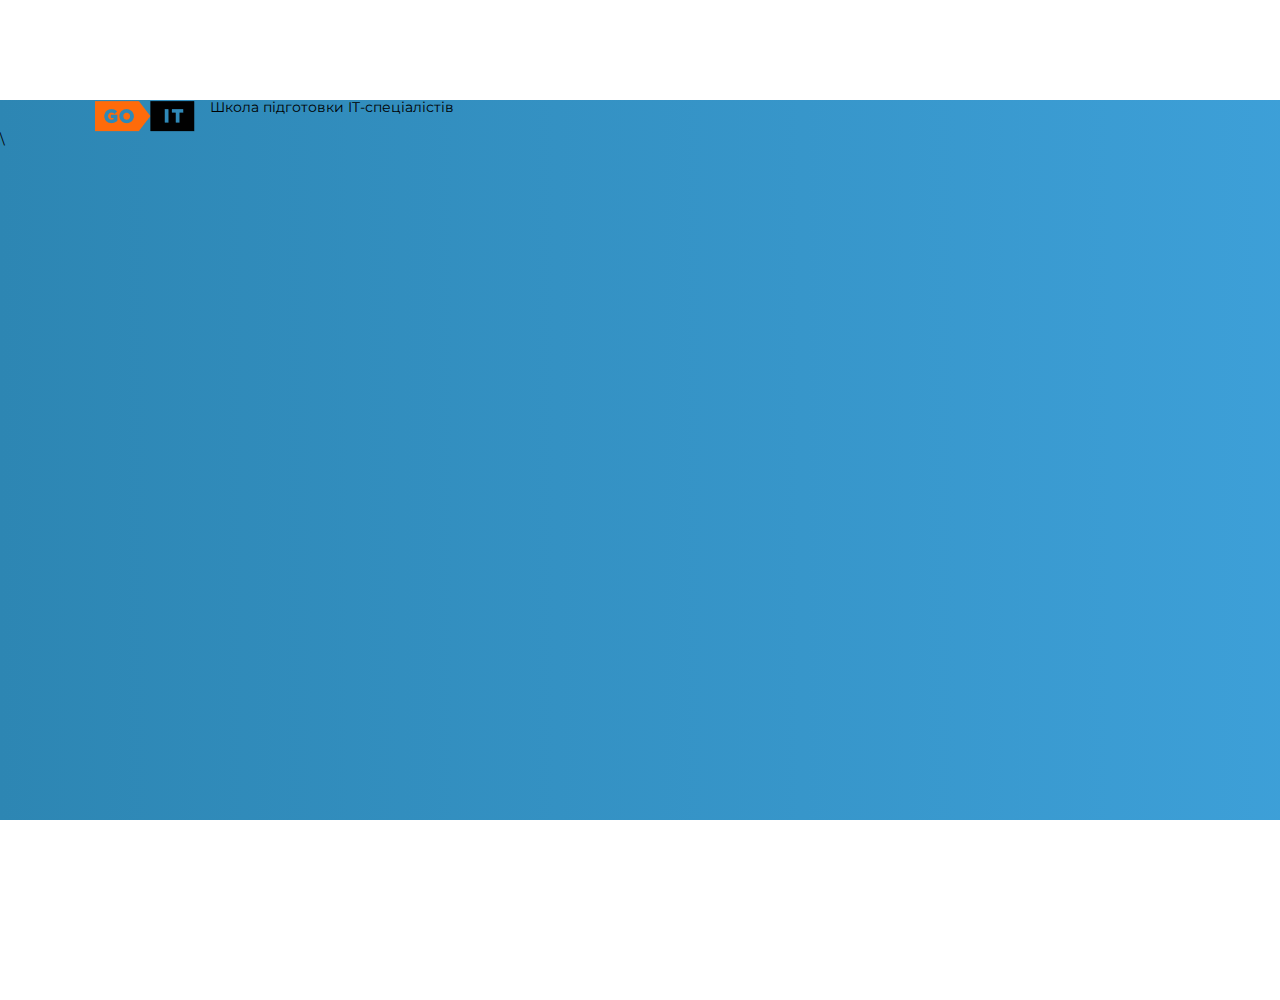
==== index.html @ 5d17c926 "refresh" ====
<!DOCTYPE html>
<html lang="uk">
<head>
    <meta charset="UTF-8">
    <meta http-equiv="X-UA-Compatible" content="IE=edge">
    <meta name="viewport" content="width=device-width, initial-scale=1.0">
	<link rel="preconnect" href="https://fonts.googleapis.com">
	<link rel="preconnect" href="https://fonts.gstatic.com" crossorigin>
	<link href="https://fonts.googleapis.com/css2?family=Montserrat&display=swap" rel="stylesheet">
    <link rel="stylesheet" href="./css/style.css">
    <title>Banderogus</title>
</head>
<body>
	<div>
		<div class="section">
			<div class="logo">
				<img src="./img/logo.png" alt="logo">
				<p class="school">Школа підготовки IT-спеціалістів</p>
			</div>
			<div class="left"></div>\
			<div class="right"></div>
		</div>
	</div>
</body>
</html>
---- css/style.css ----
*{
    padding: 0;
    margin: 0;
    border: 0;
}
*,*:before,*:after {
    -moz-box-sizing: border-box;
    -webkit-box-sizing: border-box;
    box-sizing: border-box;
}
:focus,:active{outline:none;}
a:focus,a:active{outline:none;}
nav,footer,header,aside {display: block;}
html,body{
    height: 100%;
    width: 100%;
    font-size: 100%;
    line-height: 1;
    font-size: 14px;
    -ms-text-size-adjust: 100%;
    -moz-text-size-adjust: 100%;
    -webkit-text-size-adjust: 100%;
}
input,button,textarea {font-family: inherit;}
input::-ms-clear{display: none;}
button{cursor: pointer;}
button::-moz-focus-inner  {padding: 0;border: 0;}
a, a:visited {text-decoration: none;}
a:hover{text-decoration: none;}
ul,li{list-style: none;}
img{vertical-align: top;}
h1,h2,h3,h4,h5,h6{font-size: inherit;font-weight: 400;}
body {
    font-family: "Montserrat", sans-serif;
    width: 1360px;
    background: #fff;
}
.section {
    width: 1360px;
    height: 720px;
    background: linear-gradient(270deg, #3ea1da 0%, #2d86b3 100%);
}

.logo{
    display: flex;
    
    height: 32px;
    margin-top: 100px;
    margin-left: 95px;
}
.school{
    padding-left: 15px;
}
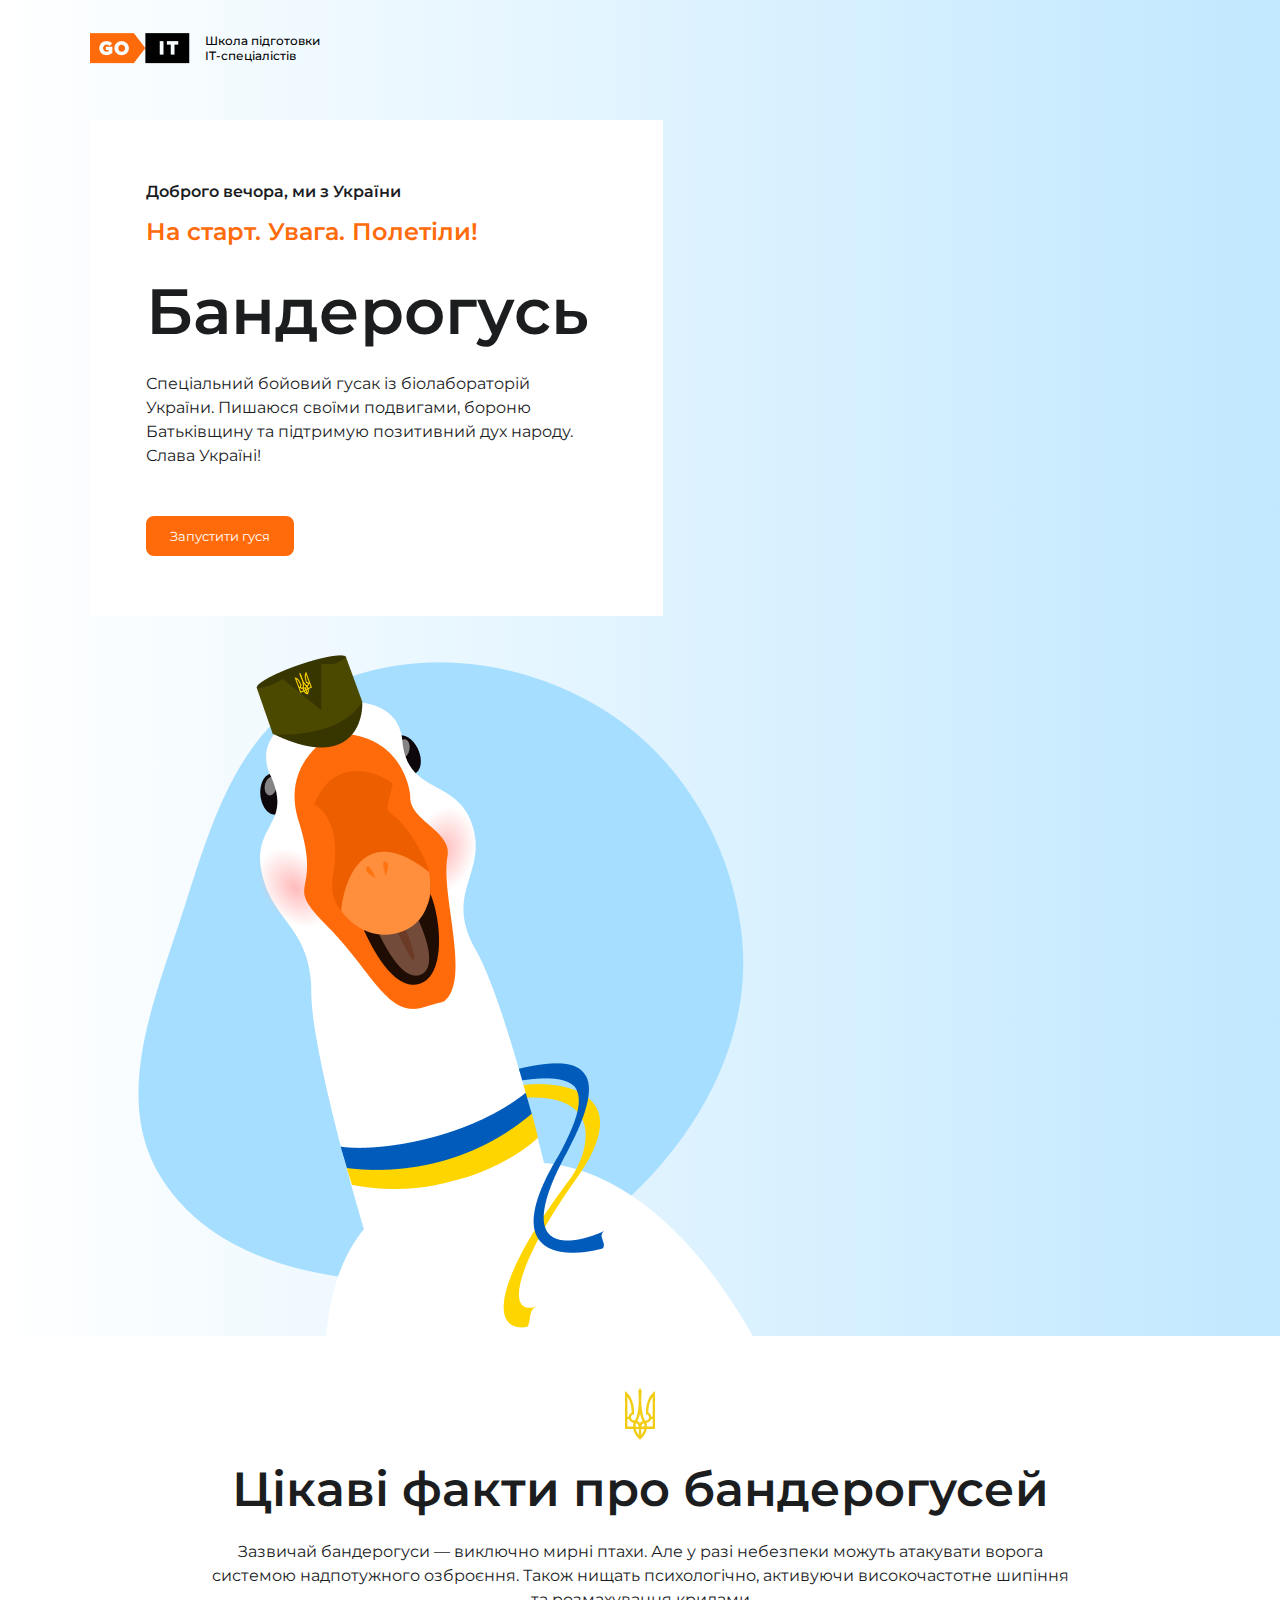
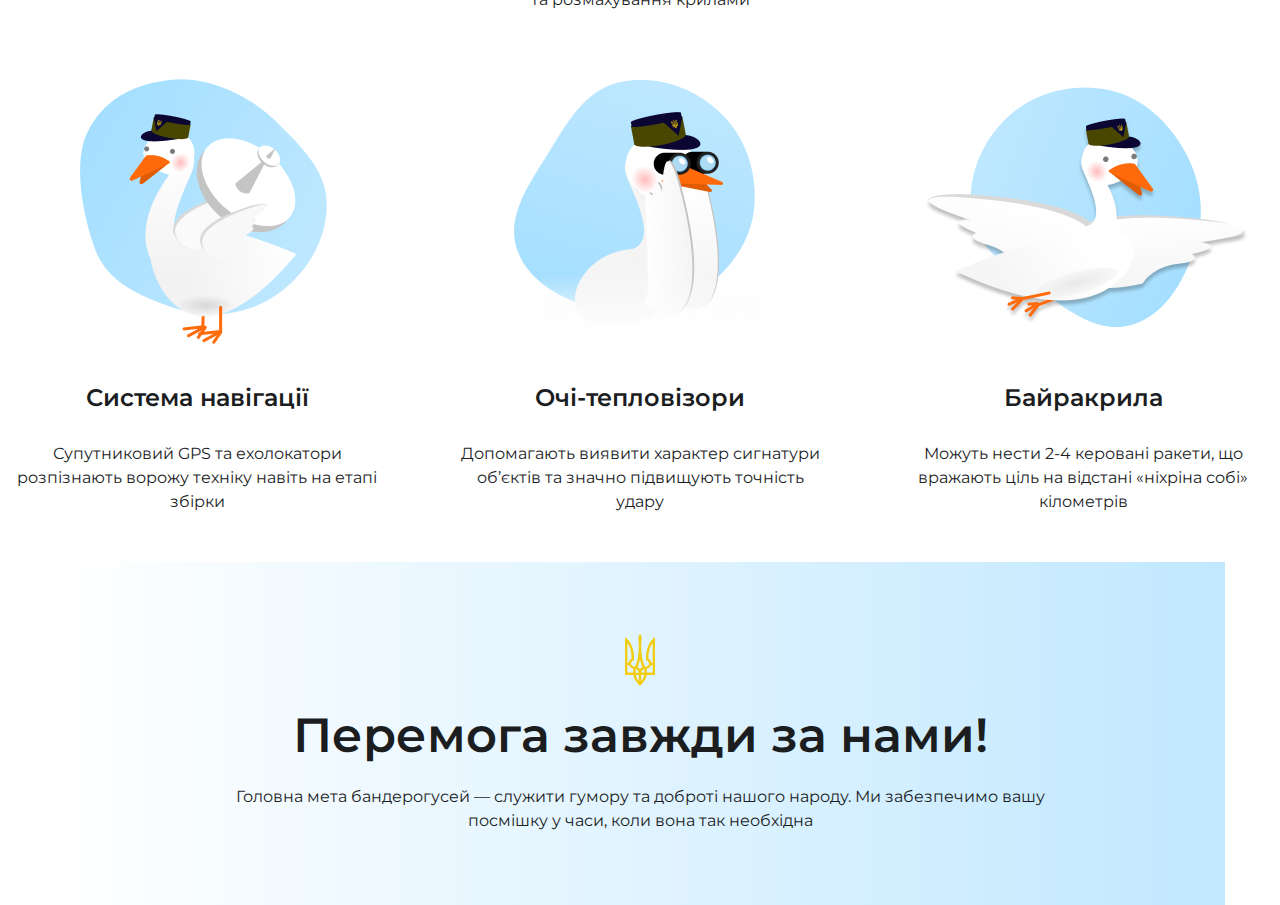
==== commit 02918ce1: "изменения" ====
--- a/index.html
+++ b/index.html
@@ -6,20 +6,68 @@
     <meta name="viewport" content="width=device-width, initial-scale=1.0">
 	<link rel="preconnect" href="https://fonts.googleapis.com">
 	<link rel="preconnect" href="https://fonts.gstatic.com" crossorigin>
-	<link href="https://fonts.googleapis.com/css2?family=Montserrat&display=swap" rel="stylesheet">
+	<link href="https://fonts.googleapis.com/css2?family=Montserrat:wght@400;500;600&display=swap" rel="stylesheet">
     <link rel="stylesheet" href="./css/style.css">
     <title>Banderogus</title>
 </head>
 <body>
-	<div>
-		<div class="section">
-			<div class="logo">
-				<img src="./img/logo.png" alt="logo">
-				<p class="school">Школа підготовки IT-спеціалістів</p>
+	<div class="wrapper">
+		<div class="content">
+			<div class="hero">
+				<div class="container first-container">
+					<div class="logo">
+						<img src="./img/logo.png" alt="logo">
+						<p>Школа підготовки IT-спеціалістів</p>
+					</div>
+					<div class="hero__row">
+						<div class="hero-left">
+							<h4 class="good-evening">Доброго вечора, ми з України</h4>
+							<h3 class="sub-title start">На старт. Увага. Полетіли!</h3>
+							<h1 class="hero-title">Бандерогусь</h1>
+							<p class="hero-text">Спеціальний бойовий гусак із біолабораторій України. Пишаюся своїми подвигами, бороню Батьківщину та підтримую позитивний дух народу. Слава Україні!</p>
+							<button class="button" type="button">Запустити гуся</button>
+						</div>
+					</div>
+					<img src="./img/gus_main.png" alt="gus" width="668">
+					
+				</div>
 			</div>
-			<div class="left"></div>\
-			<div class="right"></div>
+			<div class="about">
+				<div class="container facts">
+					<div class="about-description">
+						<img src="./img/gerb.svg" alt="gerb">
+						<h2 class="title">Цікаві факти про бандерогусей</h2>
+						<p>Зазвичай бандерогуси — виключно мирні птахи. Але у разі небезпеки можуть атакувати ворога системою надпотужного озброєння. Також нищать психологічно, активуючи високочастотне шипіння та розмахування крилами</p>
+					</div>	
+				</div>
+			</div>
+			<div class="systems">
+				<div class="container">
+					<div class="systems__body">
+						<ul class="list">
+							<li class="list-item"><img src="./img/gus1.png" alt="navigation">
+								<h3 class="sub-title">Система навігації</h3>
+								<p>Супутниковий GPS та ехолокатори розпізнають ворожу техніку навіть на етапі збірки</p></li>
+							<li class="list-item">
+								<img src="./img/gus2.png" alt="eyes">
+								<h3 class="sub-title">Очі-тепловізори</h3>
+								<p>Допомагають виявити характер сигнатури об’єктів та значно підвищують точність удару</p></li>
+							<li class="list-item">
+								<img src="./img/gus3.png" alt="wings">
+								<h3 class="sub-title">Байракрила</h3>
+								<p>Можуть нести 2-4 керовані ракети, що вражають ціль на відстані «ніхріна собі» кілометрів</p></li>
+						</ul>
+					</div>
+				</div>
+			</div>
 		</div>
 	</div>
+	<div class="footer">
+		<div class="container footer-container">
+			<img src="./img/gerb.svg" alt="gerb">
+			<h2 class="title">Перемога завжди за нами!</h2>
+			<p>Головна мета бандерогусей — служити гумору та доброті нашого народу. Ми забезпечимо вашу посмішку у часи, коли вона так необхідна</p>
+		</div>
+	</div>	
 </body>
 </html>--- a/css/style.css
+++ b/css/style.css
@@ -1,54 +1,153 @@
-*{
-    padding: 0;
-    margin: 0;
-    border: 0;
-}
-*,*:before,*:after {
-    -moz-box-sizing: border-box;
-    -webkit-box-sizing: border-box;
-    box-sizing: border-box;
-}
+/* Обнуление */
+*{padding:0;margin:0;border:0;}
+*,*:before,*:after{-moz-box-sizing:border-box;-webkit-box-sizing:border-box;box-sizing:border-box;}
 :focus,:active{outline:none;}
 a:focus,a:active{outline:none;}
-nav,footer,header,aside {display: block;}
-html,body{
-    height: 100%;
-    width: 100%;
-    font-size: 100%;
+nav,footer,header,aside{display:block;}
+html,body{height:100%;width:100%;font-size:100%;line-height:1;font-size:14px;-ms-text-size-adjust:100%;-moz-text-size-adjust:100%;-webkit-text-size-adjust:100%;}
+input,button,textarea{font-family:inherit;}
+input::-ms-clear{display:none;}
+button{cursor:pointer;}
+button::-moz-focus-inner{padding:0;border:0;}
+a,a:visited{text-decoration:none;}
+a:hover{text-decoration:none;}
+ul li{list-style:none;}
+img{vertical-align:top;}
+h1,h2,h3,h4,h5,h6{font-size:inherit;font-weight:inherit;}
+
+:root{
+    --main-font:"Montserrat", sans-serif;
+
+    --gradient-background-color:linear-gradient(270deg, #C1E8FF 0%, #FFFFFF 100%);
+    --main-background-color:#ffffff;
+
+    --main-dark-color:#1B1D1F;
+    --light-color:#ffffff;
+    --accent-color:#FF6B0A;
+    --secondary-dark-color:#010101;
+}
+/* global styles */
+body{
+    font-family:var(--main-font);
+    font-size: 16px;
+    line-height: 1.5;
+    background-color: var(--main-background-color);
+    color: var(--main-dark-color);
+}
+.title{
+    font-weight: 600;
+    font-size: 48px;
+    line-height: 2.08;
+}
+.sub-title{
+    font-weight: 600;
+    font-size: 24px;
     line-height: 1;
-    font-size: 14px;
-    -ms-text-size-adjust: 100%;
-    -moz-text-size-adjust: 100%;
-    -webkit-text-size-adjust: 100%;
+    margin-bottom: 32px;
 }
-input,button,textarea {font-family: inherit;}
-input::-ms-clear{display: none;}
-button{cursor: pointer;}
-button::-moz-focus-inner  {padding: 0;border: 0;}
-a, a:visited {text-decoration: none;}
-a:hover{text-decoration: none;}
-ul,li{list-style: none;}
-img{vertical-align: top;}
-h1,h2,h3,h4,h5,h6{font-size: inherit;font-weight: 400;}
-body {
-    font-family: "Montserrat", sans-serif;
-    width: 1360px;
-    background: #fff;
+.container{
+	max-width: 1260px;
+	margin: 0px auto;
 }
-.section {
-    width: 1360px;
-    height: 720px;
-    background: linear-gradient(270deg, #3ea1da 0%, #2d86b3 100%);
+.wrapper {
+    max-width: 1360px;
+	min-height: 100%;
+	overflow: hidden;
+    margin: 0px auto;
+	display: flex;
+	flex-direction: column;
+}
+/* content */
+.hero{
+    padding: 32px 0 0 90px;
+    background:var(--gradient-background-color);
+    margin-bottom: 52px;
+}
+.logo{
+    width: 241px;
+    display: flex;
+    margin-bottom: 56px;
+}
+.logo img{
+    margin-right: 15px;
+}
+.logo p{
+    font-weight: 500;
+    font-size: 12px;
+    line-height:1.25;
+    display: flex;
+    align-items: center;
+    color: var(--secondary-dark-color);
+}
+.hero__row{
+    display: flex;
+    justify-content: space-between;
+}
+.hero-left{
+    width: 573px;
+    padding: 60px 73px 60px 56px;
+    background-color: var(--main-background-color);
+
+}
+.good-evening {
+    font-weight: 600;
+    margin-bottom: 16px;
+}
+.start {
+    font-weight: 600;
+    font-size: 24px;
+    line-height: 1;
+    color: var(--accent-color);
+}
+.hero-title {
+    font-weight: 600;
+    font-size: 64px;
+    line-height: 1.12;
+    margin-bottom: 24px;
+}
+.hero-text {
+    margin-bottom: 48px;
+}
+.button {
+    background:var(--accent-color);
+    border-radius: 8px;
+    padding:12px 24px;
+    color: var(--light-color);
+}
+.facts{
+    max-width: 875px;
+}
+.about-description{
+    text-align: center;
+}
+.about-decoration img{
+    margin-bottom: 16px;
+}
+.about-decoration h2{
+    margin-bottom: 16px;
+}
+.systems__body{
+    text-align: center;
+    margin-bottom: 48px;
+}
+.list{
+    display: flex;
+    justify-content: space-between;
+}
+.list-item{
+    max-width: 374px;
+}
+.footer-container{
+    max-width: 1170px;
+    text-align: center;
+    padding: 72px 148px;
+    background:var(--gradient-background-color);
 }
 
-.logo{
-    display: flex;
-    
-    height: 32px;
-    margin-top: 100px;
-    margin-left: 95px;
-}
-.school{
-    padding-left: 15px;
-}
 
+
+
+
+
+
+
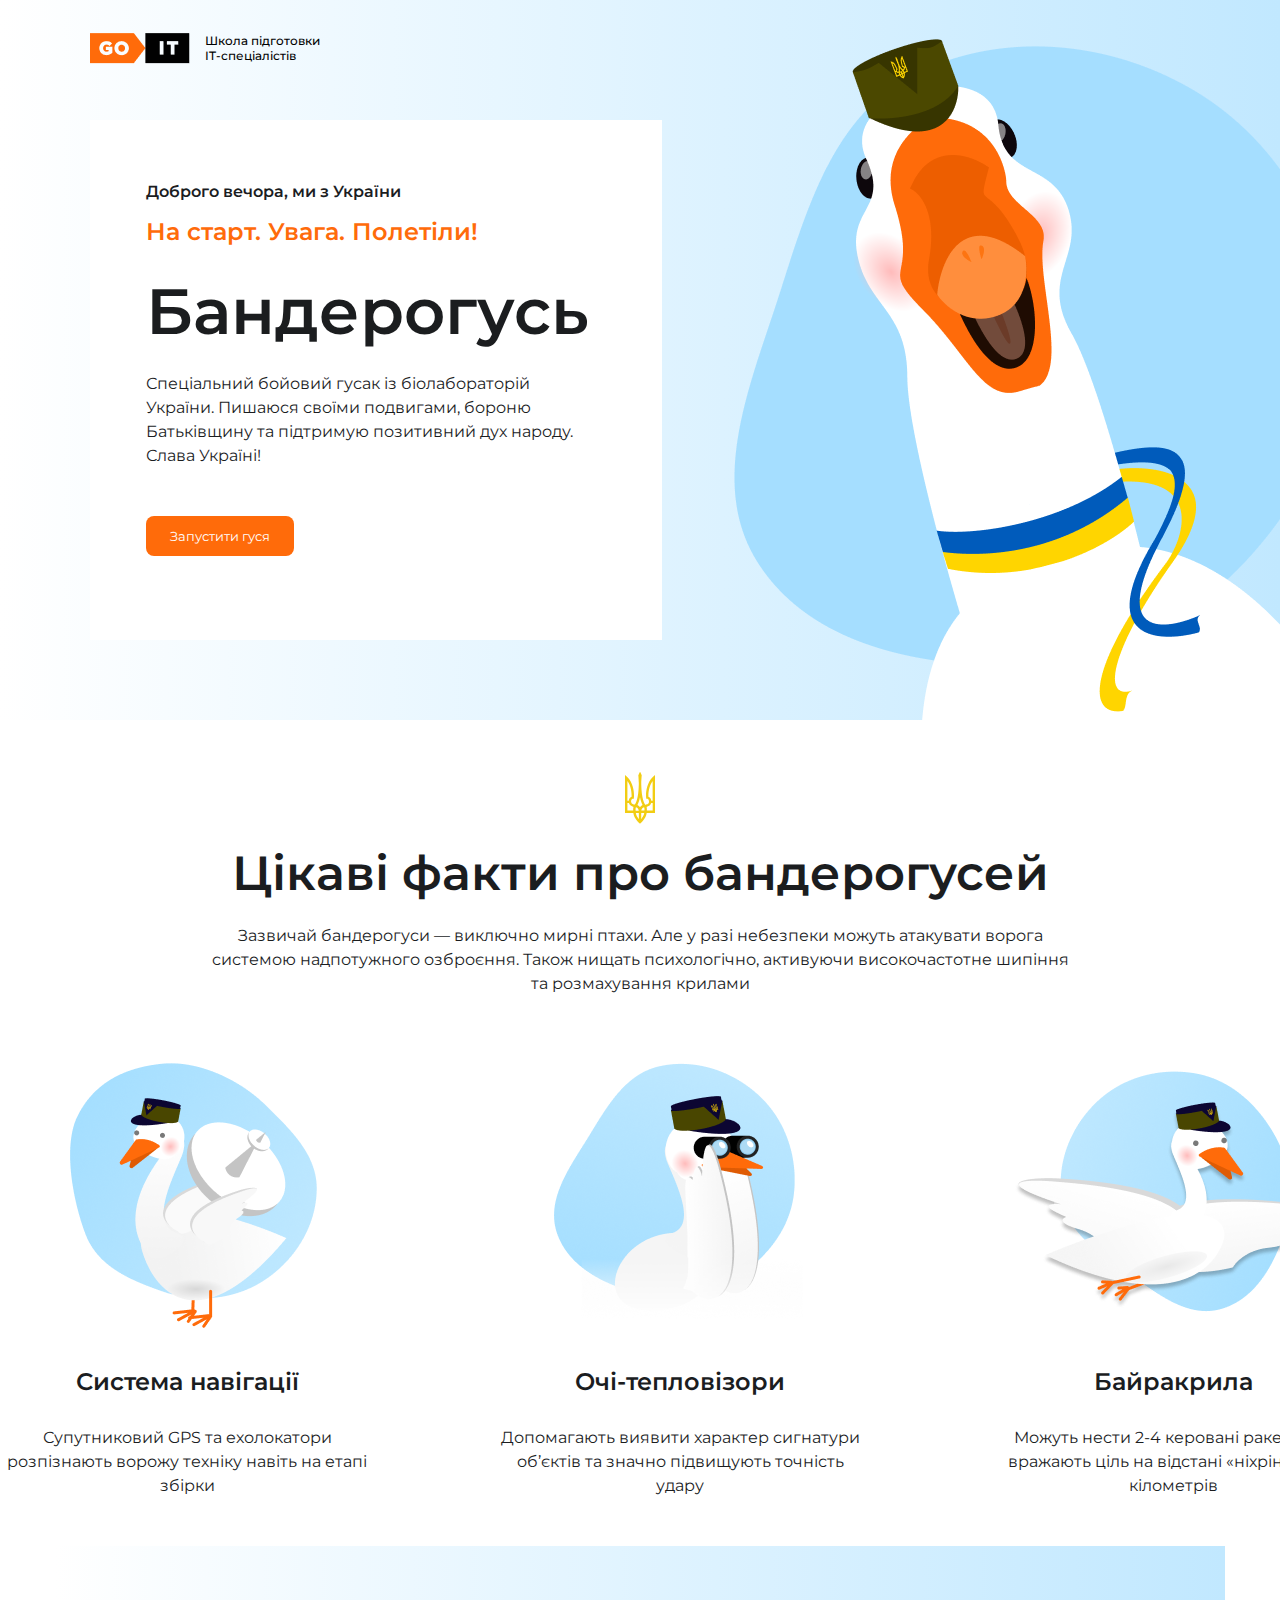
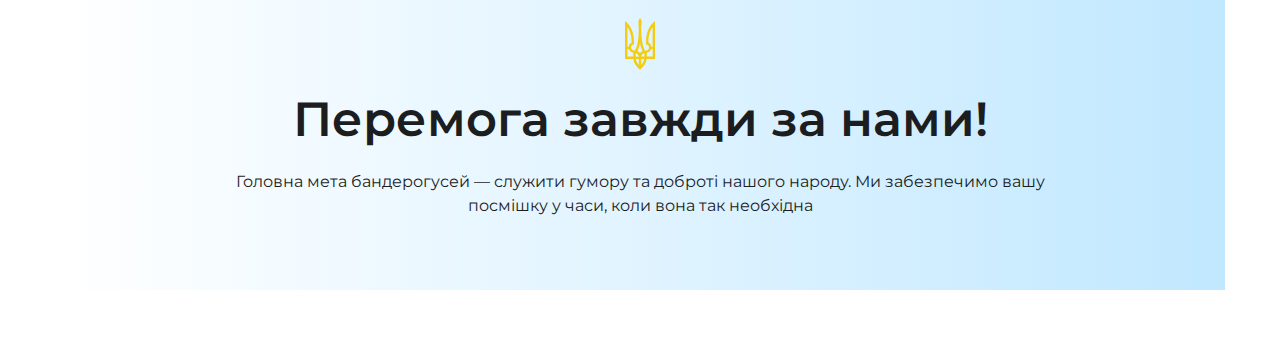
==== commit 32311060: "аллилуя, мы его сделали" ====
--- a/index.html
+++ b/index.html
@@ -14,7 +14,7 @@
 	<div class="wrapper">
 		<div class="content">
 			<div class="hero">
-				<div class="container first-container">
+				<div class="container-first">
 					<div class="logo">
 						<img src="./img/logo.png" alt="logo">
 						<p>Школа підготовки IT-спеціалістів</p>
@@ -27,13 +27,16 @@
 							<p class="hero-text">Спеціальний бойовий гусак із біолабораторій України. Пишаюся своїми подвигами, бороню Батьківщину та підтримую позитивний дух народу. Слава Україні!</p>
 							<button class="button" type="button">Запустити гуся</button>
 						</div>
+						<img class="gus__img" src="./img/gus_main.png" alt="gus" width="668" height="720">
+					<!-- <div>
+						<img src="./img/gus_main.png" alt="gus" width="609" height="703">
+					</div> -->
 					</div>
-					<img src="./img/gus_main.png" alt="gus" width="668">
 					
 				</div>
 			</div>
 			<div class="about">
-				<div class="container facts">
+				<div class="facts">
 					<div class="about-description">
 						<img src="./img/gerb.svg" alt="gerb">
 						<h2 class="title">Цікаві факти про бандерогусей</h2>
@@ -42,7 +45,7 @@
 				</div>
 			</div>
 			<div class="systems">
-				<div class="container">
+				<div class="systems-cont">
 					<div class="systems__body">
 						<ul class="list">
 							<li class="list-item"><img src="./img/gus1.png" alt="navigation">
@@ -63,7 +66,7 @@
 		</div>
 	</div>
 	<div class="footer">
-		<div class="container footer-container">
+		<div class="footer-container">
 			<img src="./img/gerb.svg" alt="gerb">
 			<h2 class="title">Перемога завжди за нами!</h2>
 			<p>Головна мета бандерогусей — служити гумору та доброті нашого народу. Ми забезпечимо вашу посмішку у часи, коли вона так необхідна</p>
--- a/css/style.css
+++ b/css/style.css
@@ -45,19 +45,21 @@
     line-height: 1;
     margin-bottom: 32px;
 }
-.container{
-	max-width: 1260px;
+.container-first{
+	max-width: 1360px;
 	margin: 0px auto;
 }
 .wrapper {
     max-width: 1360px;
-	min-height: 100%;
 	overflow: hidden;
     margin: 0px auto;
 	display: flex;
 	flex-direction: column;
 }
 /* content */
+/* .content{
+    height: auto;
+} */
 .hero{
     padding: 32px 0 0 90px;
     background:var(--gradient-background-color);
@@ -65,7 +67,7 @@
 }
 .logo{
     width: 241px;
-    display: flex;
+    display: inline-flex;
     margin-bottom: 56px;
 }
 .logo img{
@@ -81,13 +83,17 @@
 }
 .hero__row{
     display: flex;
-    justify-content: space-between;
+    /* justify-content: space-between; */
+}
+.gus__img{
+    margin-top: -120px;
 }
 .hero-left{
     width: 573px;
+    height: 520px;
     padding: 60px 73px 60px 56px;
     background-color: var(--main-background-color);
-
+    margin-right: 24px;
 }
 .good-evening {
     font-weight: 600;
@@ -116,6 +122,7 @@
 }
 .facts{
     max-width: 875px;
+    margin: 0px auto;
 }
 .about-description{
     text-align: center;
@@ -130,6 +137,10 @@
     text-align: center;
     margin-bottom: 48px;
 }
+.systems-cont{
+    width: 1360px;
+    margin: 0px auto;
+}
 .list{
     display: flex;
     justify-content: space-between;
@@ -137,11 +148,16 @@
 .list-item{
     max-width: 374px;
 }
+/* footer */
+.footer{
+    padding-bottom: 72px;
+}
 .footer-container{
     max-width: 1170px;
     text-align: center;
     padding: 72px 148px;
     background:var(--gradient-background-color);
+    margin: 0px auto;
 }
 
 
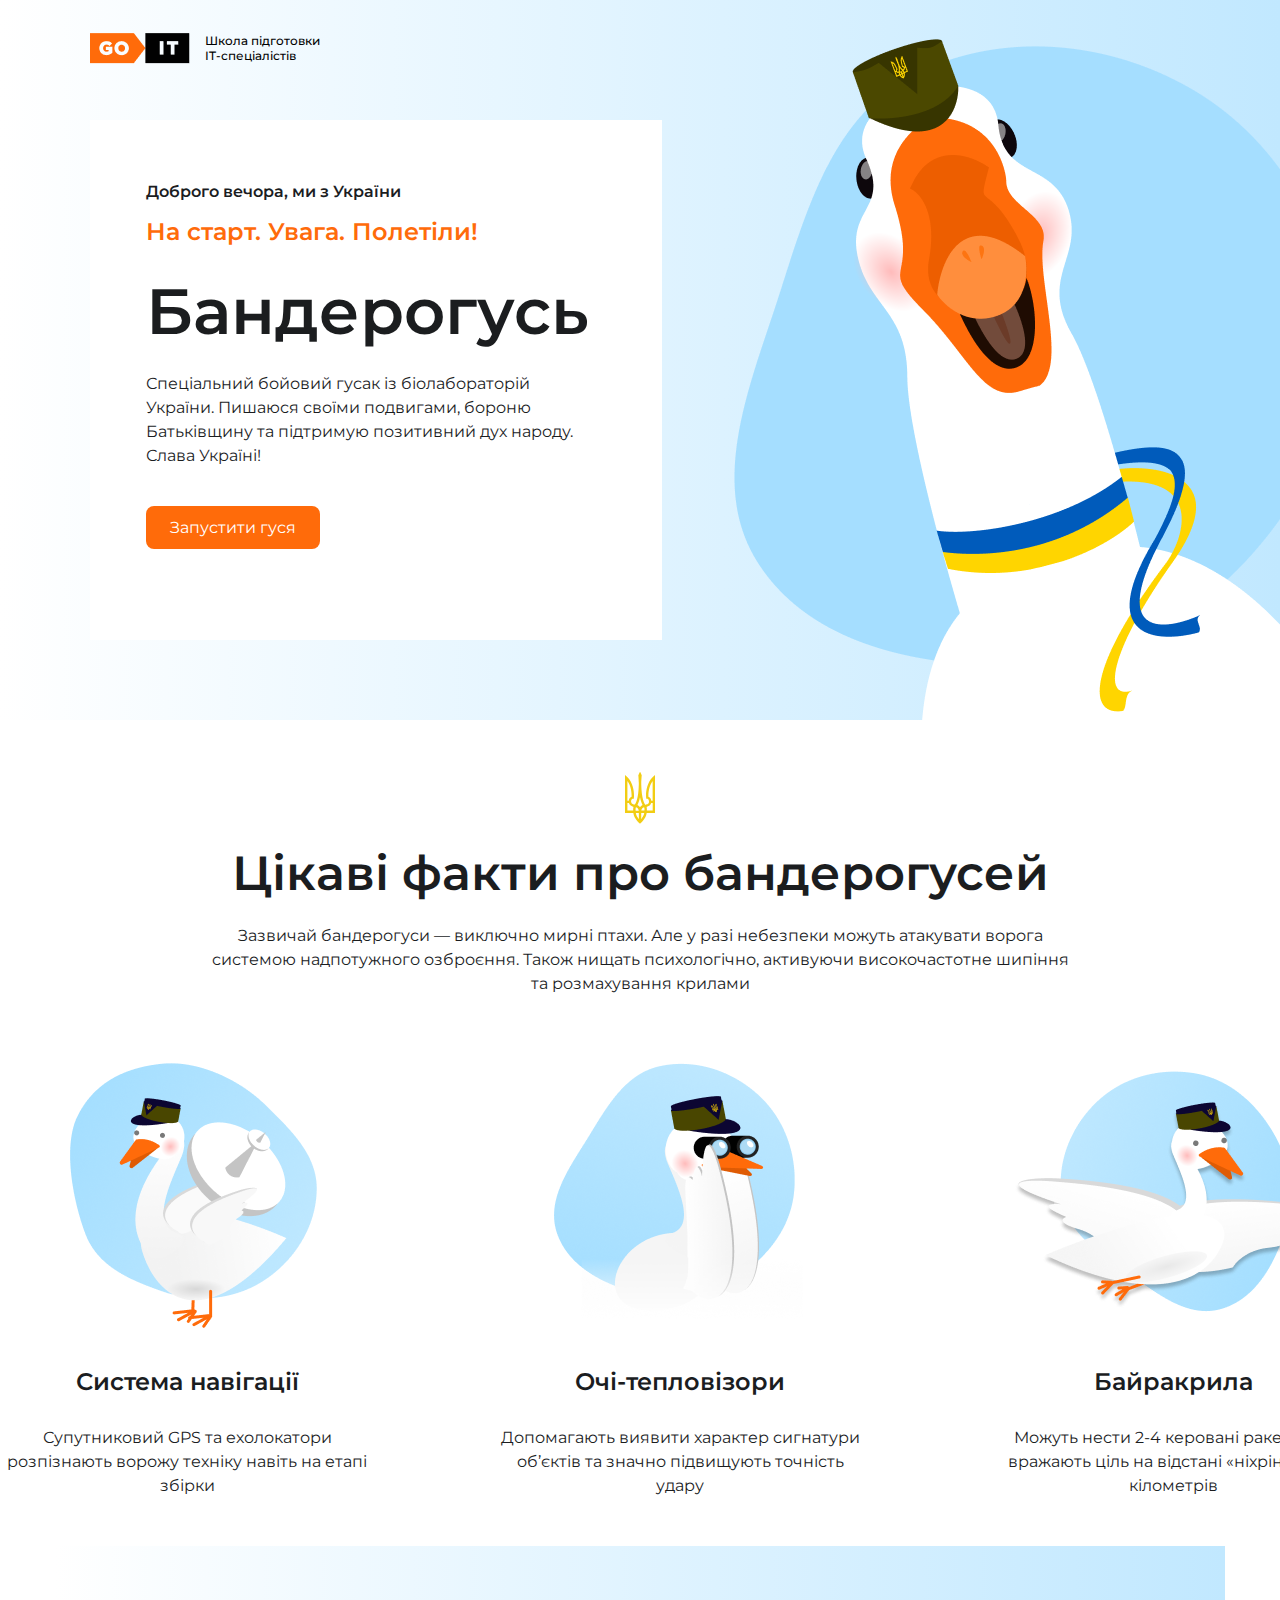
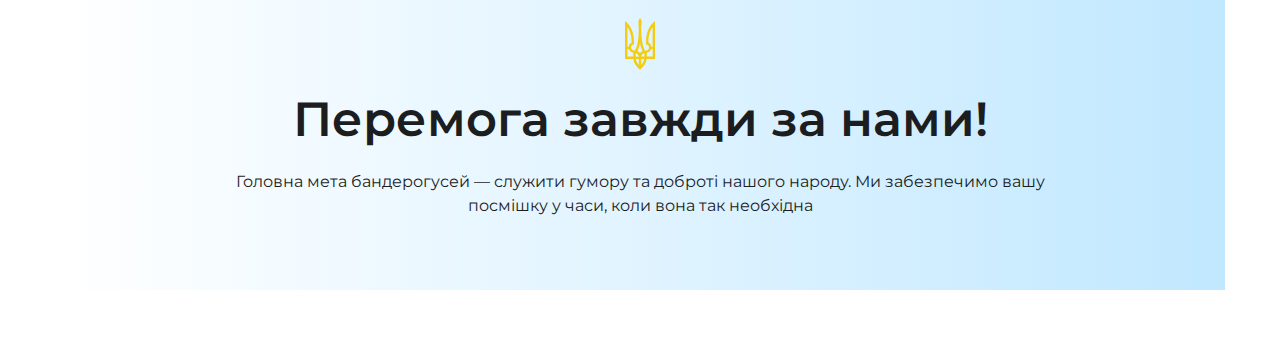
==== commit 7d7d41bf: "стилизирована кнопка ссылка" ====
--- a/index.html
+++ b/index.html
@@ -25,7 +25,8 @@
 							<h3 class="sub-title start">На старт. Увага. Полетіли!</h3>
 							<h1 class="hero-title">Бандерогусь</h1>
 							<p class="hero-text">Спеціальний бойовий гусак із біолабораторій України. Пишаюся своїми подвигами, бороню Батьківщину та підтримую позитивний дух народу. Слава Україні!</p>
-							<button class="button" type="button">Запустити гуся</button>
+							<a href="./modal.html" class="button">Запустити гуся</a>
+							<!-- <button class="button" type="button">Запустити гуся</button> -->
 						</div>
 						<img class="gus__img" src="./img/gus_main.png" alt="gus" width="668" height="720">
 					<!-- <div>
--- a/css/style.css
+++ b/css/style.css
@@ -160,6 +160,7 @@
     margin: 0px auto;
 }
 
+/* modal 1 */
 
 
 
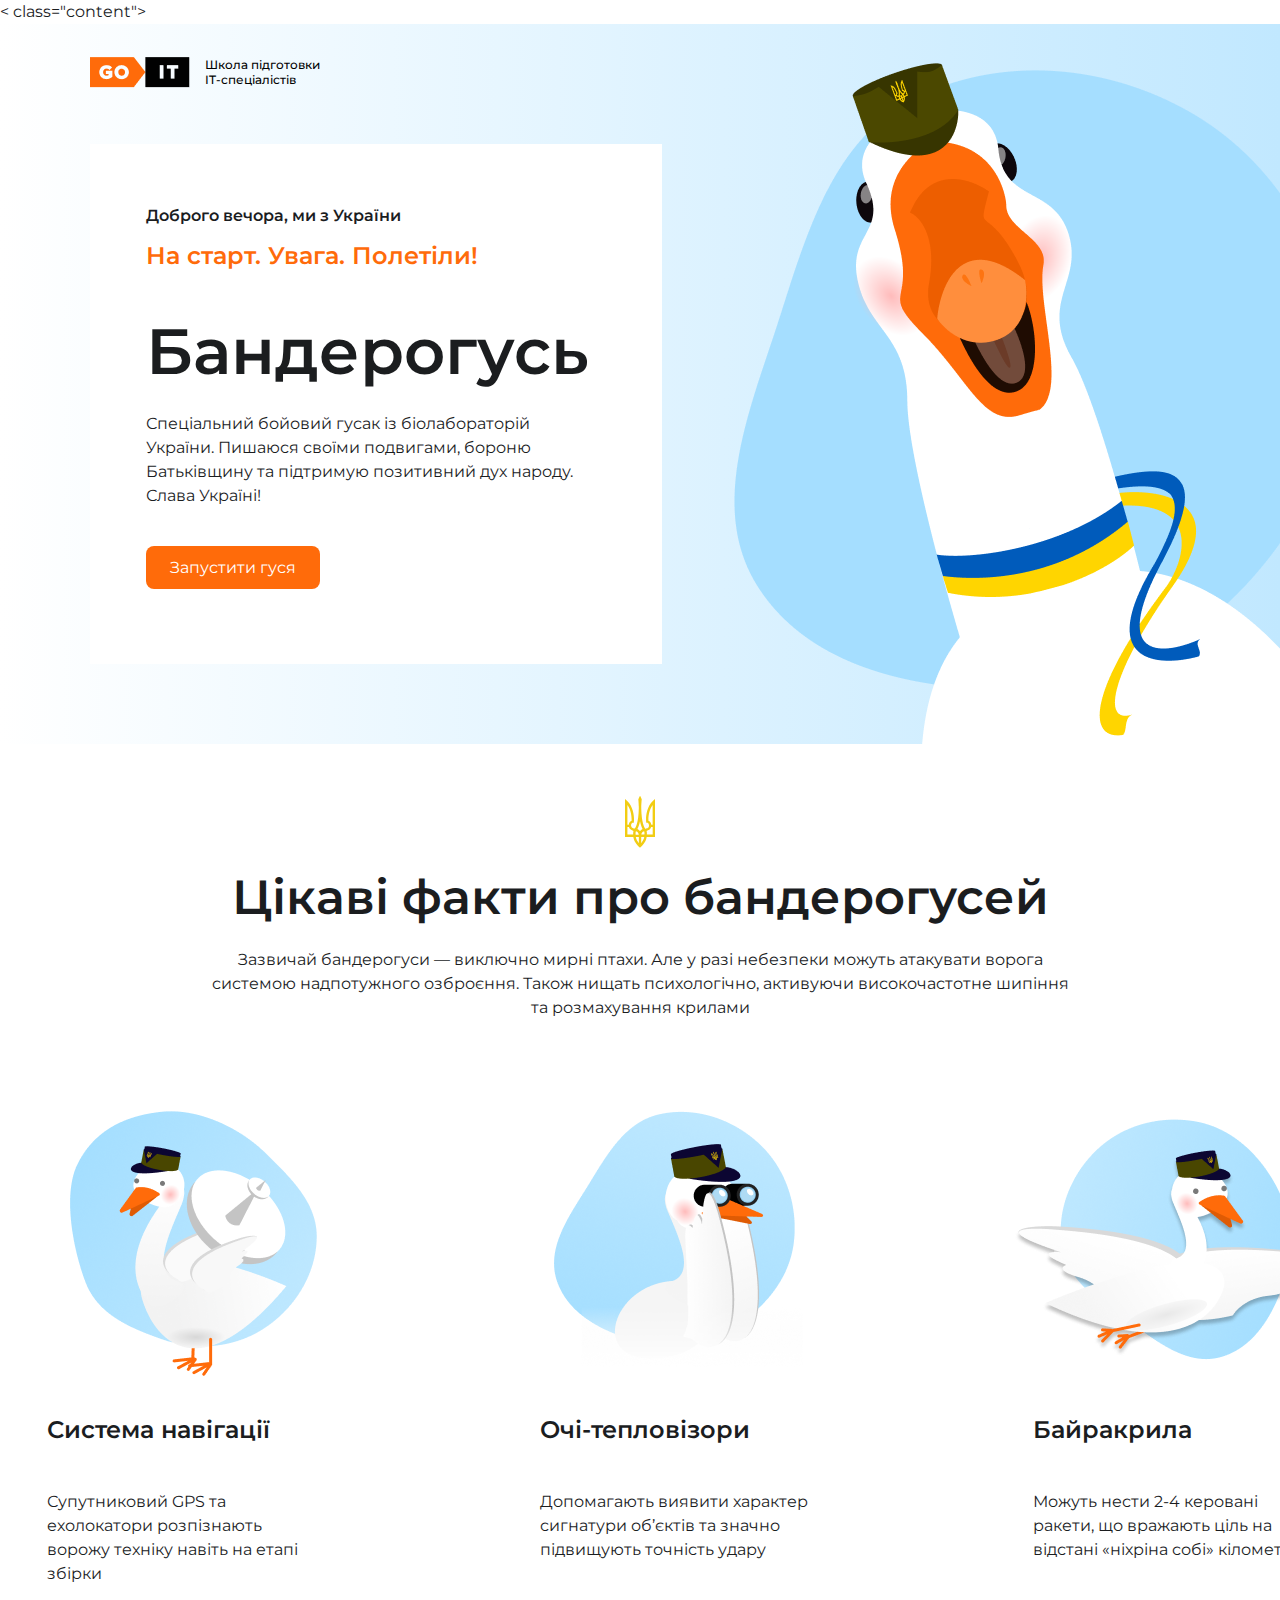
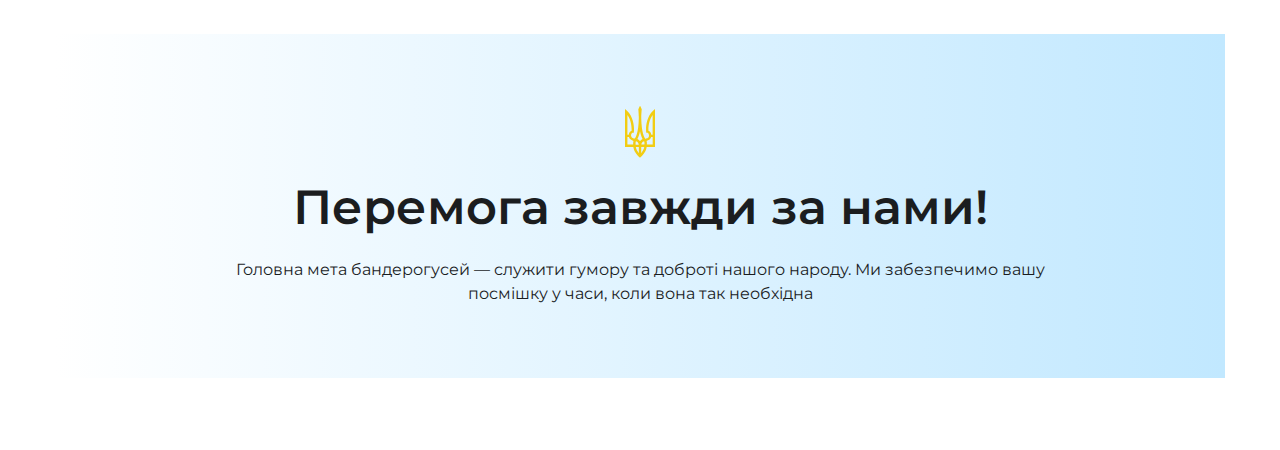
==== commit 2364c4ab: "update:bugs fixed" ====
--- a/index.html
+++ b/index.html
@@ -12,12 +12,12 @@
 </head>
 <body>
 	<div class="wrapper">
-		<div class="content">
+		< class="content">
 			<div class="hero">
 				<div class="container-first">
 					<div class="logo">
 						<img src="./img/logo.png" alt="logo">
-						<p>Школа підготовки IT-спеціалістів</p>
+						<span>Школа підготовки IT-спеціалістів</span>
 					</div>
 					<div class="hero__row">
 						<div class="hero-left">
@@ -26,44 +26,41 @@
 							<h1 class="hero-title">Бандерогусь</h1>
 							<p class="hero-text">Спеціальний бойовий гусак із біолабораторій України. Пишаюся своїми подвигами, бороню Батьківщину та підтримую позитивний дух народу. Слава Україні!</p>
 							<a href="./modal.html" class="button">Запустити гуся</a>
-							<!-- <button class="button" type="button">Запустити гуся</button> -->
 						</div>
 						<img class="gus__img" src="./img/gus_main.png" alt="gus" width="668" height="720">
-					<!-- <div>
-						<img src="./img/gus_main.png" alt="gus" width="609" height="703">
-					</div> -->
 					</div>
 					
 				</div>
 			</div>
-			<div class="about">
 				<div class="facts">
-					<div class="about-description">
-						<img src="./img/gerb.svg" alt="gerb">
-						<h2 class="title">Цікаві факти про бандерогусей</h2>
-						<p>Зазвичай бандерогуси — виключно мирні птахи. Але у разі небезпеки можуть атакувати ворога системою надпотужного озброєння. Також нищать психологічно, активуючи високочастотне шипіння та розмахування крилами</p>
-					</div>	
+					<img src="./img/gerb.svg" alt="gerb">
+					<h2 class="title">Цікаві факти про бандерогусей</h2>
+					<p>Зазвичай бандерогуси — виключно мирні птахи. Але у разі небезпеки можуть атакувати ворога системою надпотужного озброєння. Також нищать психологічно, активуючи високочастотне шипіння та розмахування крилами</p>
 				</div>
-			</div>
-			<div class="systems">
 				<div class="systems-cont">
-					<div class="systems__body">
-						<ul class="list">
-							<li class="list-item"><img src="./img/gus1.png" alt="navigation">
+					<ul class="list">
+						<li class="list-item"><img src="./img/gus1.png" alt="navigation">
+							<div class="description">
 								<h3 class="sub-title">Система навігації</h3>
-								<p>Супутниковий GPS та ехолокатори розпізнають ворожу техніку навіть на етапі збірки</p></li>
-							<li class="list-item">
-								<img src="./img/gus2.png" alt="eyes">
+								<p>Супутниковий GPS та ехолокатори розпізнають ворожу техніку навіть на етапі збірки</p>
+							</div>
+						</li>
+						<li class="list-item">
+							<img src="./img/gus2.png" alt="eyes">
+							<div  class="description">
 								<h3 class="sub-title">Очі-тепловізори</h3>
-								<p>Допомагають виявити характер сигнатури об’єктів та значно підвищують точність удару</p></li>
-							<li class="list-item">
-								<img src="./img/gus3.png" alt="wings">
+								<p>Допомагають виявити характер сигнатури об’єктів та значно підвищують точність удару</p>
+							</div>
+						</li>
+						<li class="list-item">
+							<img src="./img/gus3.png" alt="wings">
+							<div  class="description">
 								<h3 class="sub-title">Байракрила</h3>
-								<p>Можуть нести 2-4 керовані ракети, що вражають ціль на відстані «ніхріна собі» кілометрів</p></li>
-						</ul>
-					</div>
+								<p>Можуть нести 2-4 керовані ракети, що вражають ціль на відстані «ніхріна собі» кілометрів</p>
+							</div>
+						</li>
+					</ul>
 				</div>
-			</div>
 		</div>
 	</div>
 	<div class="footer">
--- a/css/style.css
+++ b/css/style.css
@@ -43,7 +43,7 @@
     font-weight: 600;
     font-size: 24px;
     line-height: 1;
-    margin-bottom: 32px;
+    margin-bottom: 48px;
 }
 .container-first{
 	max-width: 1360px;
@@ -56,14 +56,9 @@
 	display: flex;
 	flex-direction: column;
 }
-/* content */
-/* .content{
-    height: auto;
-} */
 .hero{
     padding: 32px 0 0 90px;
     background:var(--gradient-background-color);
-    margin-bottom: 52px;
 }
 .logo{
     width: 241px;
@@ -73,7 +68,7 @@
 .logo img{
     margin-right: 15px;
 }
-.logo p{
+.logo span{
     font-weight: 500;
     font-size: 12px;
     line-height:1.25;
@@ -83,7 +78,6 @@
 }
 .hero__row{
     display: flex;
-    /* justify-content: space-between; */
 }
 .gus__img{
     margin-top: -120px;
@@ -119,27 +113,27 @@
     border-radius: 8px;
     padding:12px 24px;
     color: var(--light-color);
+    font-size: 16px;
+    line-height: 1.5;
 }
 .facts{
     max-width: 875px;
     margin: 0px auto;
-}
-.about-description{
-    text-align: center;
+    text-align: center;
+    margin-top: 52px;
+    margin-bottom: 24px;
 }
 .about-decoration img{
     margin-bottom: 16px;
 }
 .about-decoration h2{
     margin-bottom: 16px;
-}
-.systems__body{
-    text-align: center;
-    margin-bottom: 48px;
-}
+}   
 .systems-cont{
     width: 1360px;
     margin: 0px auto;
+    text-align: center;
+    margin-bottom: 48px;
 }
 .list{
     display: flex;
@@ -147,6 +141,11 @@
 }
 .list-item{
     max-width: 374px;
+}
+.description{
+    width: 280px;
+    text-align: left;
+    margin: 0px auto;
 }
 /* footer */
 .footer{
@@ -160,11 +159,114 @@
     margin: 0px auto;
 }
 
+
+
 /* modal 1 */
-
-
-
-
-
-
-
+.modal-wrapper{
+    position: relative;
+    max-width: 1360px;
+	overflow: hidden;
+    margin: 0px auto;
+	display: flex;
+	flex-direction: column;
+    text-align: center;
+    padding: 122px 393px;
+    background: rgb(98, 99, 99);
+}
+.modal-container {
+    margin: 0px auto;
+    display: flex;
+    width:573px; 
+    height: 524px;
+    text-align: center;
+    background: var(--main-background-color);
+    color: #000;    
+    padding: 24px 93px 60px;
+}
+.close{
+    position: absolute;
+    left: 919px;
+    top: 146px;
+}
+.modal__gerb{ 
+    margin-top: 8px;
+    margin-bottom: 32px;
+}
+.modal__sub-title{
+    margin-bottom: 12px;
+}
+.modal-text{
+    margin-bottom: 24px;
+}
+.fields{
+    display: flex;
+    flex-direction: column;
+    width: 374px;
+    margin: 0px auto;  
+}
+.text-field {
+    display: block;
+    text-align: left;
+    height: 80px;
+    margin-bottom: 16px;
+}
+.mail-field{
+    margin-bottom: 0;
+}
+.input {
+    font-size:30px;
+    width: 374px;
+    height: 48px;
+    background: #FFFFFF;
+    border: 1px solid #005BBB;
+    border-radius: 8px;
+}
+.modal-button{
+    display: inline-block;
+    width: 172px;
+    margin-top: 40px; 
+}
+
+
+
+/* modal 2 */
+
+.done-wrapper{
+    position: relative;
+    max-width: 1360px;
+	overflow: hidden;
+    margin: 0px auto;
+	display: flex;
+	flex-direction: column;
+    text-align: center;
+    padding: 268px 393px;
+    background: rgb(98, 99, 99);
+}
+.done-container{
+    display: flex;
+    width:573px; 
+    height: 232px;
+    text-align: center;
+    background: var(--main-background-color);
+    color: #000;    
+    padding-top: 24px;
+    padding-left: 65px;
+    padding-bottom: 55px;
+}
+.done-close{
+    position: absolute;
+    left: 919px;
+    top: 292px;
+}
+.done-gerb{
+    margin-top: 8px;
+    margin-bottom: 32px;
+}
+.done__sub-title{
+    margin-bottom: 12px;
+}
+.done-text{
+    margin-top: 12px;    
+}
+
+
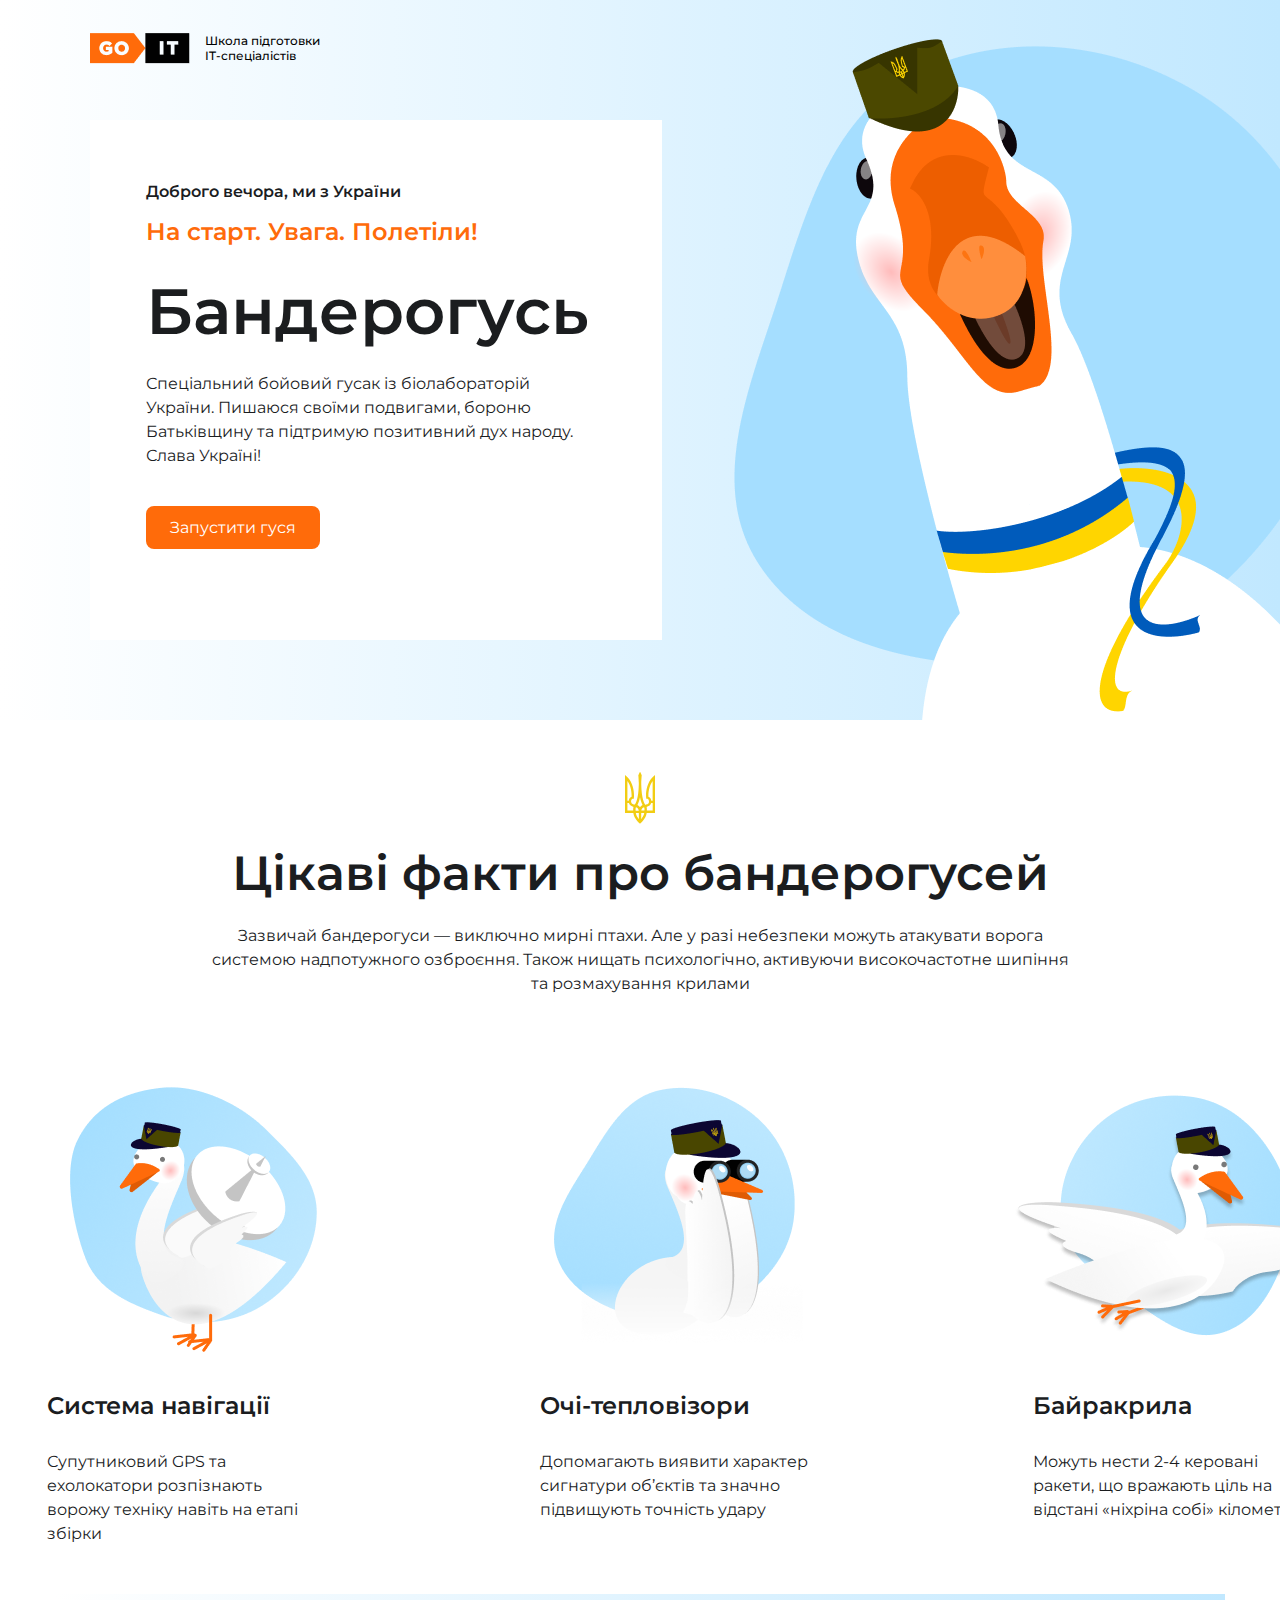
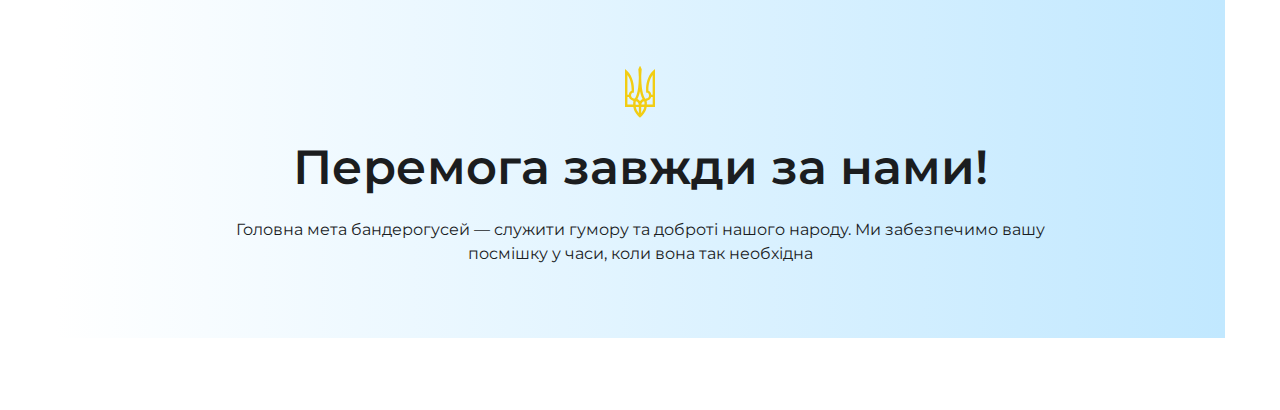
==== commit cdaee3e3: "fix:i hope last fixed" ====
--- a/index.html
+++ b/index.html
@@ -12,24 +12,20 @@
 </head>
 <body>
 	<div class="wrapper">
-		< class="content">
-			<div class="hero">
-				<div class="container-first">
-					<div class="logo">
-						<img src="./img/logo.png" alt="logo">
-						<span>Школа підготовки IT-спеціалістів</span>
+		<div class="hero">
+			<div class="container-first">
+				<div class="logo">
+					<img src="./img/logo.png" alt="logo">
+					<span>Школа підготовки IT-спеціалістів</span>
+				</div>
+				<div class="hero__row">
+					<div class="hero-left">
+						<h4 class="good-evening">Доброго вечора, ми з України</h4>
+						<h3 class="sub-title start">На старт. Увага. Полетіли!</h3>							<h1 class="hero-title">Бандерогусь</h1>
+						<p class="hero-text">Спеціальний бойовий гусак із біолабораторій України. Пишаюся своїми подвигами, бороню Батьківщину та підтримую позитивний дух народу. Слава Україні!</p>
+						<a href="./modal.html" class="button">Запустити гуся</a>
 					</div>
-					<div class="hero__row">
-						<div class="hero-left">
-							<h4 class="good-evening">Доброго вечора, ми з України</h4>
-							<h3 class="sub-title start">На старт. Увага. Полетіли!</h3>
-							<h1 class="hero-title">Бандерогусь</h1>
-							<p class="hero-text">Спеціальний бойовий гусак із біолабораторій України. Пишаюся своїми подвигами, бороню Батьківщину та підтримую позитивний дух народу. Слава Україні!</p>
-							<a href="./modal.html" class="button">Запустити гуся</a>
-						</div>
-						<img class="gus__img" src="./img/gus_main.png" alt="gus" width="668" height="720">
-					</div>
-					
+					<img class="gus__img" src="./img/gus_main.png" alt="gus" width="668" height="720">					</div>		
 				</div>
 			</div>
 				<div class="facts">
@@ -61,7 +57,6 @@
 						</li>
 					</ul>
 				</div>
-		</div>
 	</div>
 	<div class="footer">
 		<div class="footer-container">
--- a/css/style.css
+++ b/css/style.css
@@ -43,7 +43,7 @@
     font-weight: 600;
     font-size: 24px;
     line-height: 1;
-    margin-bottom: 48px;
+    margin-bottom: 32px;
 }
 .container-first{
 	max-width: 1360px;
